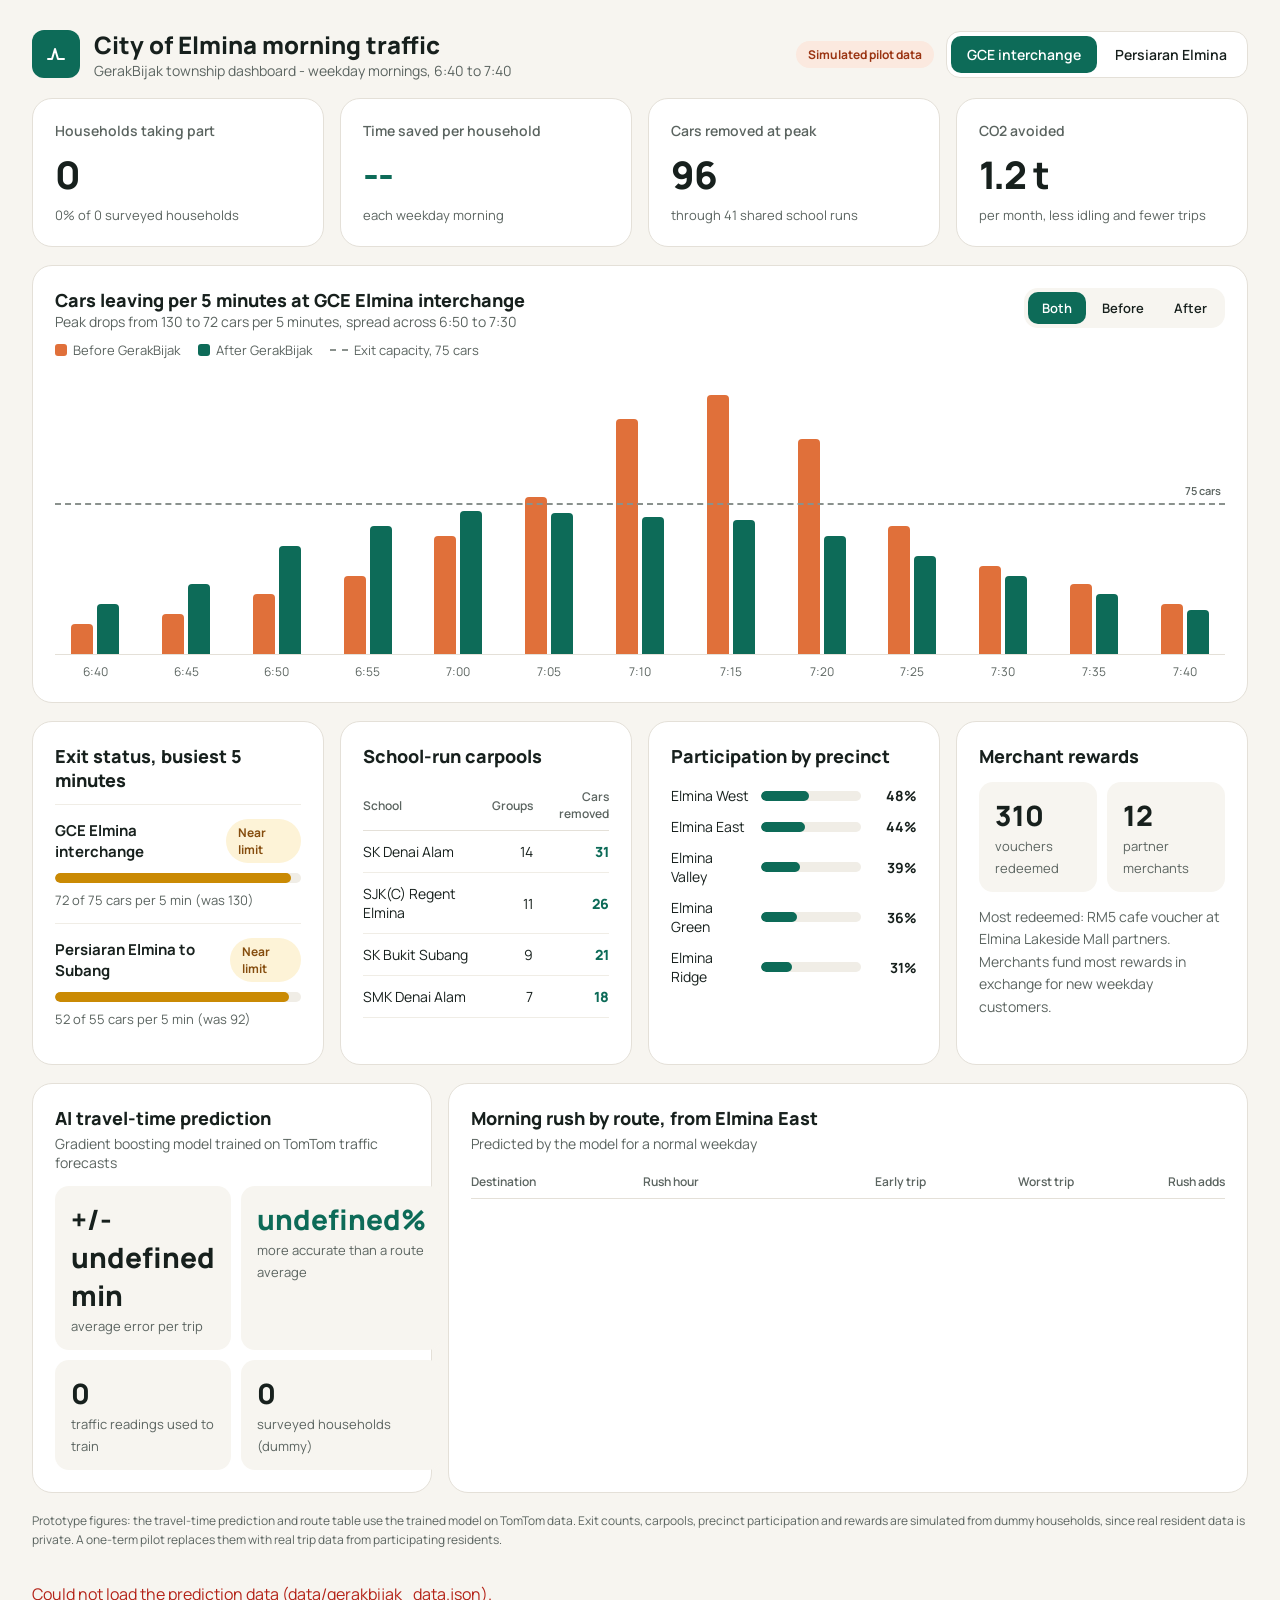
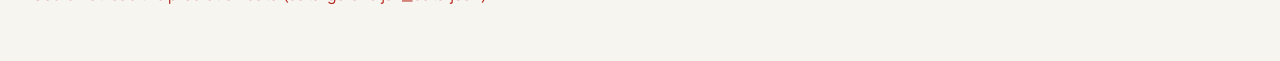
==== notebook/admin.html @ 31d89b1b "Add files via upload" ====
<!doctype html>
<html lang="en">
<head>
<meta charset="utf-8">
<meta name="viewport" content="width=device-width, initial-scale=1">
<title>GerakBijak Admin Dashboard</title>
<link rel="preconnect" href="https://fonts.googleapis.com">
<link href="https://fonts.googleapis.com/css2?family=Manrope:wght@400;600;700;800&display=swap" rel="stylesheet">
<style>
  :root { --ink:#17201D; --muted:#5B6460; --line:#E4E0D8; --bg:#F7F5F0; --teal:#0D6B58; --teal-bg:#E3F1EC; --teal-ink:#08493C; --org:#E0703A; --org-bg:#FBE9DF; --org-ink:#9A3412; --amber:#CA8A04; --amber-bg:#FDF3D7; --amber-ink:#854D0E; --red:#B42318; --red-bg:#FDE7E5; }
  * { box-sizing:border-box; }
  body { margin:0; background:var(--bg); font-family:'Manrope',system-ui,sans-serif; color:var(--ink); }
  .wrap { max-width:1400px; margin:0 auto; padding:28px 32px 40px; display:flex; flex-direction:column; gap:18px; }
  .head { display:flex; align-items:center; justify-content:space-between; gap:16px; flex-wrap:wrap; }
  .brand { display:flex; align-items:center; gap:14px; }
  .logo { width:48px; height:48px; border-radius:12px; background:var(--teal); display:flex; align-items:center; justify-content:center; }
  h1 { margin:0; font-size:24px; font-weight:800; }
  .sub { font-size:14px; color:var(--muted); }
  .seg { display:flex; padding:4px; background:#fff; border:1px solid var(--line); border-radius:14px; gap:2px; }
  .seg button { border:none; background:none; font-family:inherit; font-size:14px; font-weight:600; color:var(--ink); padding:9px 16px; border-radius:10px; cursor:pointer; }
  .seg button.on { background:var(--teal); color:#fff; }
  .seg.small { background:var(--bg); border:none; }
  .seg.small button { font-size:13px; padding:7px 14px; }
  .tag { font-size:12px; font-weight:700; padding:5px 12px; border-radius:999px; background:var(--org-bg); color:var(--org-ink); }
  .grid4 { display:grid; grid-template-columns:repeat(4,minmax(0,1fr)); gap:16px; }
  .card { background:#fff; border:1px solid var(--line); border-radius:20px; padding:22px; }
  .k-label { font-size:14px; color:var(--muted); font-weight:600; }
  .k-val { font-size:38px; font-weight:800; letter-spacing:-1px; margin:8px 0 6px; }
  .k-note { font-size:13px; color:var(--muted); }
  h2 { margin:0; font-size:18px; font-weight:800; }
  .legend { display:flex; gap:18px; font-size:13px; color:var(--muted); margin:10px 0 6px; flex-wrap:wrap; }
  .legend span { display:flex; align-items:center; gap:6px; }
  .sw { width:12px; height:12px; border-radius:3px; display:inline-block; }
  .chart { position:relative; height:280px; display:flex; align-items:flex-end; gap:10px; border-bottom:1px solid var(--line); margin-top:16px; }
  .slot { flex:1; display:flex; align-items:flex-end; justify-content:center; gap:4px; height:100%; }
  .bar { width:40%; max-width:22px; border-radius:4px 4px 0 0; transition:height .4s; }
  .cap { position:absolute; left:0; right:0; border-top:2px dashed #8A918D; pointer-events:none; }
  .cap b { position:absolute; right:0; top:-22px; font-size:11px; color:var(--muted); font-weight:600; background:#fff; padding:0 4px; }
  .xl { display:flex; gap:10px; margin-top:8px; }
  .xl span { flex:1; text-align:center; font-size:12px; color:var(--muted); }
  .status { padding:14px 0; border-top:1px solid #F0EDE6; }
  .status-top { display:flex; justify-content:space-between; align-items:center; gap:8px; }
  .track { height:10px; background:#F0EDE6; border-radius:5px; margin:10px 0 8px; overflow:hidden; }
  .fill { height:100%; border-radius:5px; }
  table { width:100%; border-collapse:collapse; font-size:14px; }
  th { text-align:left; font-size:12px; color:var(--muted); font-weight:600; padding:8px 0; border-bottom:1px solid var(--line); }
  td { padding:11px 0; border-bottom:1px solid #F0EDE6; }
  .num { text-align:right; }
  .prow { display:grid; grid-template-columns:1fr 100px 44px; gap:12px; align-items:center; font-size:14px; padding:6px 0; }
  .mini { background:var(--bg); border-radius:14px; padding:14px 16px; }
  .mini b { font-size:28px; font-weight:800; display:block; }
  .mini span { font-size:13px; color:var(--muted); }
  .grid2 { display:grid; grid-template-columns:minmax(0,1fr) minmax(0,2fr); gap:16px; }
  .foot { font-size:12px; color:var(--muted); line-height:1.6; }
  @media (max-width:1000px) { .grid4 { grid-template-columns:repeat(2,minmax(0,1fr)); } .grid2 { grid-template-columns:1fr; } }
  @media (max-width:600px) { .wrap { padding:16px; } .grid4 { grid-template-columns:1fr; } .chart, .xl { gap:3px; } .xl span { font-size:9px; } }
</style>
</head>
<body>
<div class="wrap">

  <!-- Header -->
  <div class="head">
    <div class="brand">
      <div class="logo"><svg width="24" height="24" viewBox="0 0 24 24" fill="none" stroke="#fff" stroke-width="2" stroke-linecap="round" stroke-linejoin="round" aria-hidden="true"><path d="M4 17h4l3-10 3 10h6"/></svg></div>
      <div><h1>City of Elmina morning traffic</h1><div class="sub">GerakBijak township dashboard - weekday mornings, 6:40 to 7:40</div></div>
    </div>
    <div style="display:flex;align-items:center;gap:12px;flex-wrap:wrap;">
      <span class="tag">Simulated pilot data</span>
      <div class="seg" id="exit-seg"><button data-exit="gce" class="on">GCE interchange</button><button data-exit="pe">Persiaran Elmina</button></div>
    </div>
  </div>

  <!-- KPI cards -->
  <div class="grid4">
    <div class="card"><div class="k-label">Households taking part</div><div class="k-val" id="k-house">--</div><div class="k-note" id="k-house-note">--</div></div>
    <div class="card"><div class="k-label">Time saved per household</div><div class="k-val" style="color:var(--teal);" id="k-saved">--</div><div class="k-note" id="k-saved-note">each weekday morning</div></div>
    <div class="card"><div class="k-label">Cars removed at peak</div><div class="k-val" id="k-cars">--</div><div class="k-note" id="k-cars-note">--</div></div>
    <div class="card"><div class="k-label">CO2 avoided</div><div class="k-val" id="k-co2">--</div><div class="k-note">per month, less idling and fewer trips</div></div>
  </div>

  <!-- Main chart -->
  <div class="card">
    <div style="display:flex;justify-content:space-between;align-items:flex-start;gap:12px;flex-wrap:wrap;">
      <div><h2 id="c-title">Cars leaving per 5 minutes</h2><div class="sub" id="c-sub">--</div></div>
      <div class="seg small" id="view-seg"><button data-view="both" class="on">Both</button><button data-view="before">Before</button><button data-view="after">After</button></div>
    </div>
    <div class="legend">
      <span><i class="sw" style="background:var(--org);"></i>Before GerakBijak</span>
      <span><i class="sw" style="background:var(--teal);"></i>After GerakBijak</span>
      <span><i style="width:18px;border-top:2px dashed #8A918D;display:inline-block;"></i><span id="c-cap">Exit capacity</span></span>
    </div>
    <div class="chart" id="chart"></div>
    <div class="xl" id="xl"></div>
  </div>

  <!-- Bottom row -->
  <div class="grid4">
    <div class="card">
      <h2>Exit status, busiest 5 minutes</h2>
      <div id="exit-status" style="margin-top:12px;"></div>
    </div>
    <div class="card">
      <h2>School-run carpools</h2>
      <table style="margin-top:12px;">
        <thead><tr><th>School</th><th class="num">Groups</th><th class="num">Cars removed</th></tr></thead>
        <tbody id="carpool-table"></tbody>
      </table>
    </div>
    <div class="card">
      <h2>Participation by precinct</h2>
      <div id="precincts" style="margin-top:12px;"></div>
    </div>
    <div class="card">
      <h2>Merchant rewards</h2>
      <div style="display:grid;grid-template-columns:1fr 1fr;gap:10px;margin:14px 0;">
        <div class="mini"><b>310</b><span>vouchers redeemed</span></div>
        <div class="mini"><b>12</b><span>partner merchants</span></div>
      </div>
      <div class="sub" style="line-height:1.6;">Most redeemed: RM5 cafe voucher at Elmina Lakeside Mall partners. Merchants fund most rewards in exchange for new weekday customers.</div>
    </div>
  </div>

  <!-- AI prediction row (from the trained model) -->
  <div class="grid2">
    <div class="card">
      <h2>AI travel-time prediction</h2>
      <div class="sub" style="margin-top:4px;">Gradient boosting model trained on TomTom traffic forecasts</div>
      <div style="display:grid;grid-template-columns:1fr 1fr;gap:10px;margin-top:14px;">
        <div class="mini"><b id="m-mae">--</b><span>average error per trip</span></div>
        <div class="mini"><b id="m-imp" style="color:var(--teal);">--</b><span>more accurate than a route average</span></div>
        <div class="mini"><b id="m-rows">--</b><span>traffic readings used to train</span></div>
        <div class="mini"><b id="m-res">--</b><span>surveyed households (dummy)</span></div>
      </div>
    </div>
    <div class="card">
      <h2>Morning rush by route, from Elmina East</h2>
      <div class="sub" style="margin-top:4px;">Predicted by the model for a normal weekday</div>
      <table style="margin-top:12px;">
        <thead><tr><th>Destination</th><th>Rush hour</th><th class="num">Early trip</th><th class="num">Worst trip</th><th class="num">Rush adds</th></tr></thead>
        <tbody id="rush-table"></tbody>
      </table>
    </div>
  </div>

  <div class="foot">Prototype figures: the travel-time prediction and route table use the trained model on TomTom data. Exit counts, carpools, precinct participation and rewards are simulated from dummy households, since real resident data is private. A one-term pilot replaces them with real trip data from participating residents.</div>
  <p id="err" style="color:var(--red);"></p>
</div>

<script>
(function () {
  const $ = (id) => document.getElementById(id);
  const times = ["6:40","6:45","6:50","6:55","7:00","7:05","7:10","7:15","7:20","7:25","7:30","7:35","7:40"];

  // Simulated cars leaving per 5 minutes at each exit (before and after spreading departures)
  const exits = {
    gce: { name: "GCE Elmina interchange", cap: 75,
      before: [15,20,30,39,59,79,118,130,108,64,44,35,25],
      after:  [25,35,54,64,72,71,69,67,59,49,39,30,22] },
    pe: { name: "Persiaran Elmina to Subang", cap: 55,
      before: [11,14,21,28,42,56,84,92,76,45,31,25,18],
      after:  [18,25,38,45,52,51,50,48,42,35,28,21,16] },
  };
  const carpools = [["SK Denai Alam",14,31],["SJK(C) Regent Elmina",11,26],["SK Bukit Subang",9,21],["SMK Denai Alam",7,18]];
  const precincts = [["Elmina West",48],["Elmina East",44],["Elmina Valley",39],["Elmina Green",36],["Elmina Ridge",31]];

  let exit = "gce", view = "both";
  const peak = (a) => Math.max(...a);

  function drawChart() {
    const e = exits[exit], top = 140;
    $("c-title").textContent = "Cars leaving per 5 minutes at " + e.name;
    $("c-sub").textContent = "Peak drops from " + peak(e.before) + " to " + peak(e.after) + " cars per 5 minutes, spread across 6:50 to 7:30";
    $("c-cap").textContent = "Exit capacity, " + e.cap + " cars";
    let html = '<div class="cap" style="bottom:' + (e.cap / top * 100) + '%;"><b>' + e.cap + ' cars</b></div>';
    times.forEach((t, i) => {
      html += '<div class="slot">';
      if (view !== "after") html += '<div class="bar" title="Before ' + t + ': ' + e.before[i] + ' cars" style="height:' + (e.before[i] / top * 100) + '%;background:#E0703A;"></div>';
      if (view !== "before") html += '<div class="bar" title="After ' + t + ': ' + e.after[i] + ' cars" style="height:' + (e.after[i] / top * 100) + '%;background:#0D6B58;"></div>';
      html += "</div>";
    });
    $("chart").innerHTML = html;
    $("xl").innerHTML = times.map((t) => "<span>" + t + "</span>").join("");
  }

  function drawStatus() {
    $("exit-status").innerHTML = Object.values(exits).map((e) => {
      const now = peak(e.after), pct = Math.round(now / e.cap * 100);
      const s = pct > 100 ? ["Over limit", "var(--red-bg)", "var(--red)", "var(--red)"]
              : pct >= 90 ? ["Near limit", "var(--amber-bg)", "var(--amber-ink)", "var(--amber)"]
              : ["Flowing", "var(--teal-bg)", "var(--teal-ink)", "var(--teal)"];
      return '<div class="status"><div class="status-top"><b style="font-size:15px;">' + e.name + '</b><span class="tag" style="background:' + s[1] + ';color:' + s[2] + ';">' + s[0] + '</span></div>' +
        '<div class="track"><div class="fill" style="width:' + Math.min(pct, 100) + '%;background:' + s[3] + ';"></div></div>' +
        '<div class="k-note">' + now + " of " + e.cap + " cars per 5 min (was " + peak(e.before) + ")</div></div>";
    }).join("");
  }

  function drawStatic() {
    $("carpool-table").innerHTML = carpools.map((c) => "<tr><td>" + c[0] + '</td><td class="num">' + c[1] + '</td><td class="num" style="color:var(--teal);font-weight:800;">' + c[2] + "</td></tr>").join("");
    $("precincts").innerHTML = precincts.map((p) => '<div class="prow"><span>' + p[0] + '</span><div class="track" style="margin:0;"><div class="fill" style="width:' + p[1] + '%;background:var(--teal);"></div></div><b class="num">' + p[1] + "%</b></div>").join("");
    const cars = carpools.reduce((s, c) => s + c[2], 0), groups = carpools.reduce((s, c) => s + c[1], 0);
    $("k-cars").textContent = cars;
    $("k-cars-note").textContent = "through " + groups + " shared school runs";
    $("k-co2").textContent = "1.2 t";
  }

  function fillFromData(d) {
    const r = d.residents || {}, m = d.model || {};
    const n = r.residents || 0, part = r.participation_rate || 0;
    $("k-house").textContent = Math.round(n * part);
    $("k-house-note").textContent = Math.round(part * 100) + "% of " + n + " surveyed households";
    $("m-mae").textContent = "+/- " + m.mae_min + " min";
    $("m-imp").textContent = m.improvement_pct + "%";
    $("m-rows").textContent = (m.training_rows || 0).toLocaleString();
    $("m-res").textContent = n;

    // Time saved: average minutes the rush adds on Elmina East work routes
    const rows = [];
    d.destinations.forEach((dest) => {
      const x = d.routes["Elmina East|" + dest];
      if (x && x.rush_from) rows.push([dest, x]);
    });
    rows.sort((a, b) => b[1].rush_adds_min - a[1].rush_adds_min);
    const work = rows.filter((x) => x[1].rush_adds_min >= 3);
    if (work.length) {
      const avg = work.reduce((s, x) => s + x[1].rush_adds_min, 0) / work.length;
      $("k-saved").textContent = Math.round(avg) + " min";
      $("k-saved-note").textContent = "rush delay avoided on work trips, each weekday morning";
    }
    $("rush-table").innerHTML = rows.map(([dest, x]) =>
      "<tr><td>" + dest + "</td><td>" + x.rush_from + " to " + x.rush_to + '</td><td class="num">' + Math.round(x.leave_630_min) +
      ' min</td><td class="num">' + Math.round(x.peak_min) + ' min</td><td class="num" style="font-weight:800;color:' +
      (x.rush_adds_pct >= 15 ? "var(--org-ink)" : "var(--teal)") + ';">+' + x.rush_adds_min.toFixed(1) + " min (" + x.rush_adds_pct + "%)</td></tr>").join("");
  }

  $("exit-seg").querySelectorAll("button").forEach((b) => (b.onclick = () => {
    exit = b.dataset.exit;
    $("exit-seg").querySelectorAll("button").forEach((x) => x.classList.toggle("on", x === b));
    drawChart();
  }));
  $("view-seg").querySelectorAll("button").forEach((b) => (b.onclick = () => {
    view = b.dataset.view;
    $("view-seg").querySelectorAll("button").forEach((x) => x.classList.toggle("on", x === b));
    drawChart();
  }));

  drawChart(); drawStatus(); drawStatic();
  fetch("data/gerakbijak_data.json")
    .then((res) => res.json())
    .then(fillFromData)
    .catch((e) => { $("err").textContent = "Could not load the prediction data (data/gerakbijak_data.json)."; console.error(e); });
})();
</script>
</body>
</html>
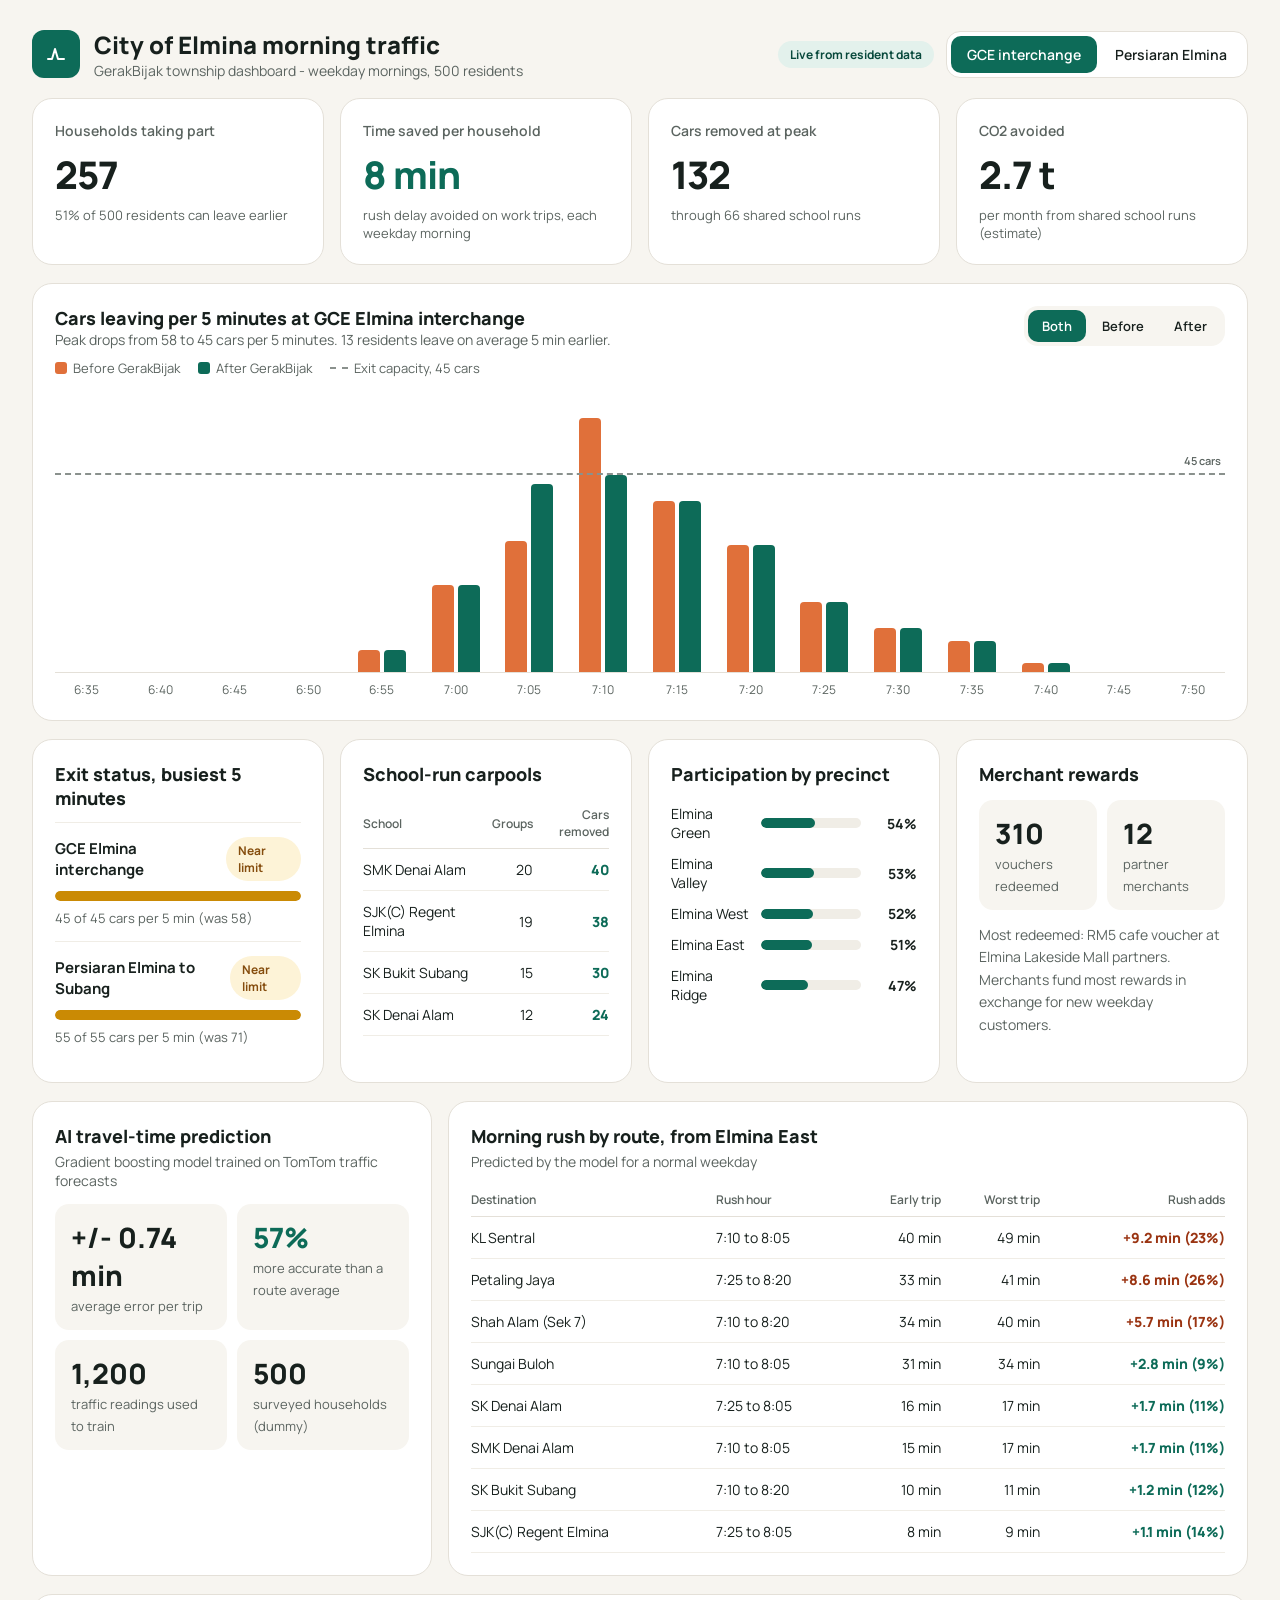
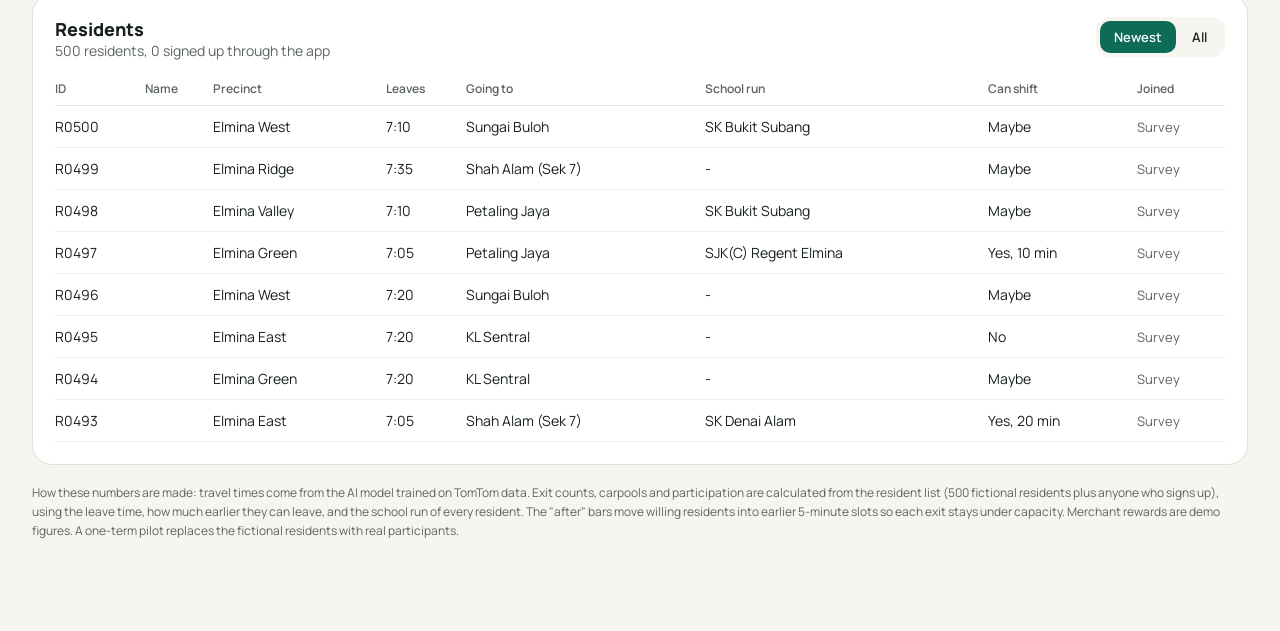
==== commit 83a57cfa: "use real prediction data" ====
--- a/notebook/admin.html
+++ b/notebook/admin.html
@@ -63,10 +63,10 @@
   <div class="head">
     <div class="brand">
       <div class="logo"><svg width="24" height="24" viewBox="0 0 24 24" fill="none" stroke="#fff" stroke-width="2" stroke-linecap="round" stroke-linejoin="round" aria-hidden="true"><path d="M4 17h4l3-10 3 10h6"/></svg></div>
-      <div><h1>City of Elmina morning traffic</h1><div class="sub">GerakBijak township dashboard - weekday mornings, 6:40 to 7:40</div></div>
+      <div><h1>City of Elmina morning traffic</h1><div class="sub">GerakBijak township dashboard - weekday mornings, <span id="h-res">--</span> residents</div></div>
     </div>
     <div style="display:flex;align-items:center;gap:12px;flex-wrap:wrap;">
-      <span class="tag">Simulated pilot data</span>
+      <span class="tag" style="background:#E3F1EC;color:#08493C;">Live from resident data</span>
       <div class="seg" id="exit-seg"><button data-exit="gce" class="on">GCE interchange</button><button data-exit="pe">Persiaran Elmina</button></div>
     </div>
   </div>
@@ -76,7 +76,7 @@
     <div class="card"><div class="k-label">Households taking part</div><div class="k-val" id="k-house">--</div><div class="k-note" id="k-house-note">--</div></div>
     <div class="card"><div class="k-label">Time saved per household</div><div class="k-val" style="color:var(--teal);" id="k-saved">--</div><div class="k-note" id="k-saved-note">each weekday morning</div></div>
     <div class="card"><div class="k-label">Cars removed at peak</div><div class="k-val" id="k-cars">--</div><div class="k-note" id="k-cars-note">--</div></div>
-    <div class="card"><div class="k-label">CO2 avoided</div><div class="k-val" id="k-co2">--</div><div class="k-note">per month, less idling and fewer trips</div></div>
+    <div class="card"><div class="k-label">CO2 avoided</div><div class="k-val" id="k-co2">--</div><div class="k-note" id="k-co2-note">per month, estimate</div></div>
   </div>
 
   <!-- Main chart -->
@@ -143,88 +143,139 @@
     </div>
   </div>
 
-  <div class="foot">Prototype figures: the travel-time prediction and route table use the trained model on TomTom data. Exit counts, carpools, precinct participation and rewards are simulated from dummy households, since real resident data is private. A one-term pilot replaces them with real trip data from participating residents.</div>
+  <!-- Residents list (from dummy_residents.csv, updates when someone signs up) -->
+  <div class="card">
+    <div style="display:flex;justify-content:space-between;align-items:flex-start;gap:12px;flex-wrap:wrap;">
+      <div><h2>Residents</h2><div class="sub" id="r-sub">--</div></div>
+      <div class="seg small" id="r-seg"><button data-r="new" class="on">Newest</button><button data-r="all">All</button></div>
+    </div>
+    <div style="overflow-x:auto;">
+      <table style="margin-top:12px;min-width:640px;">
+        <thead><tr><th>ID</th><th>Name</th><th>Precinct</th><th>Leaves</th><th>Going to</th><th>School run</th><th>Can shift</th><th>Joined</th></tr></thead>
+        <tbody id="r-table"></tbody>
+      </table>
+    </div>
+  </div>
+
+  <div class="foot">How these numbers are made: travel times come from the AI model trained on TomTom data. Exit counts, carpools and participation are calculated from the resident list (500 fictional residents plus anyone who signs up), using the leave time, how much earlier they can leave, and the school run of every resident. The "after" bars move willing residents into earlier 5-minute slots so each exit stays under capacity. Merchant rewards are demo figures. A one-term pilot replaces the fictional residents with real participants.</div>
   <p id="err" style="color:var(--red);"></p>
 </div>
 
+<script src="js/gb-auth.js"></script>
 <script>
 (function () {
   const $ = (id) => document.getElementById(id);
-  const times = ["6:40","6:45","6:50","6:55","7:00","7:05","7:10","7:15","7:20","7:25","7:30","7:35","7:40"];
-
-  // Simulated cars leaving per 5 minutes at each exit (before and after spreading departures)
-  const exits = {
-    gce: { name: "GCE Elmina interchange", cap: 75,
-      before: [15,20,30,39,59,79,118,130,108,64,44,35,25],
-      after:  [25,35,54,64,72,71,69,67,59,49,39,30,22] },
-    pe: { name: "Persiaran Elmina to Subang", cap: 55,
-      before: [11,14,21,28,42,56,84,92,76,45,31,25,18],
-      after:  [18,25,38,45,52,51,50,48,42,35,28,21,16] },
+  const fmt = (m) => Math.floor(m / 60) + ":" + String(m % 60).padStart(2, "0");
+  const START = 395, END = 470, STEP = 5;               // 6:35 to 7:50
+  const slots = []; for (let m = START; m <= END; m += STEP) slots.push(m);
+
+  // Which exit each precinct uses (approximate)
+  const EXITS = {
+    gce: { name: "GCE Elmina interchange", cap: 45, precincts: ["Elmina East", "Elmina Green"] },
+    pe:  { name: "Persiaran Elmina to Subang", cap: 55, precincts: ["Elmina West", "Elmina Valley", "Elmina Ridge"] },
   };
-  const carpools = [["SK Denai Alam",14,31],["SJK(C) Regent Elmina",11,26],["SK Bukit Subang",9,21],["SMK Denai Alam",7,18]];
-  const precincts = [["Elmina West",48],["Elmina East",44],["Elmina Valley",39],["Elmina Green",36],["Elmina Ridge",31]];
-
-  let exit = "gce", view = "both";
-  const peak = (a) => Math.max(...a);
+  const SHIFT = { "Yes, 10 min": 10, "Yes, 20 min": 20 };
+  let exit = "gce", view = "both", rview = "new", people = [], sim = {};
+
+  // Before: when residents leave today. After: willing residents move earlier so the exit stays under capacity.
+  function simulate(list, cap) {
+    const idx = (m) => Math.round((Math.min(Math.max(m, START), END) - START) / STEP);
+    const before = slots.map(() => 0), after = slots.map(() => 0), bins = slots.map(() => []);
+    list.forEach((r) => { const k = idx(+r.leave_min); before[k]++; bins[k].push(r); });
+    const moved = [];
+    for (let k = 0; k < slots.length; k++) {
+      const flex = bins[k].filter((r) => SHIFT[r.shift_willing]).sort((a, b) => SHIFT[b.shift_willing] - SHIFT[a.shift_willing]);
+      let count = bins[k].length;
+      for (const r of flex) {
+        if (count <= cap) break;
+        const maxBack = SHIFT[r.shift_willing] / STEP;
+        for (let j = k - 1; j >= Math.max(0, k - maxBack); j--) {
+          if (after[j] < cap) { after[j]++; count--; moved.push((k - j) * STEP); break; }
+        }
+      }
+      after[k] += count;
+    }
+    return { before, after, moved: moved.length, avgShift: moved.length ? moved.reduce((a, b) => a + b, 0) / moved.length : 0 };
+  }
 
   function drawChart() {
-    const e = exits[exit], top = 140;
+    const e = EXITS[exit], s = sim[exit];
+    const top = Math.max(e.cap * 1.25, ...s.before, ...s.after) * 1.1;
+    const pb = Math.max(...s.before), pa = Math.max(...s.after);
     $("c-title").textContent = "Cars leaving per 5 minutes at " + e.name;
-    $("c-sub").textContent = "Peak drops from " + peak(e.before) + " to " + peak(e.after) + " cars per 5 minutes, spread across 6:50 to 7:30";
+    $("c-sub").textContent = "Peak drops from " + pb + " to " + pa + " cars per 5 minutes. " + s.moved + " residents leave on average " + s.avgShift.toFixed(0) + " min earlier.";
     $("c-cap").textContent = "Exit capacity, " + e.cap + " cars";
     let html = '<div class="cap" style="bottom:' + (e.cap / top * 100) + '%;"><b>' + e.cap + ' cars</b></div>';
-    times.forEach((t, i) => {
+    slots.forEach((m, i) => {
       html += '<div class="slot">';
-      if (view !== "after") html += '<div class="bar" title="Before ' + t + ': ' + e.before[i] + ' cars" style="height:' + (e.before[i] / top * 100) + '%;background:#E0703A;"></div>';
-      if (view !== "before") html += '<div class="bar" title="After ' + t + ': ' + e.after[i] + ' cars" style="height:' + (e.after[i] / top * 100) + '%;background:#0D6B58;"></div>';
+      if (view !== "after") html += '<div class="bar" title="Before ' + fmt(m) + ': ' + s.before[i] + ' cars" style="height:' + (s.before[i] / top * 100) + '%;background:#E0703A;"></div>';
+      if (view !== "before") html += '<div class="bar" title="After ' + fmt(m) + ': ' + s.after[i] + ' cars" style="height:' + (s.after[i] / top * 100) + '%;background:#0D6B58;"></div>';
       html += "</div>";
     });
     $("chart").innerHTML = html;
-    $("xl").innerHTML = times.map((t) => "<span>" + t + "</span>").join("");
+    $("xl").innerHTML = slots.map((m) => "<span>" + fmt(m) + "</span>").join("");
   }
 
   function drawStatus() {
-    $("exit-status").innerHTML = Object.values(exits).map((e) => {
-      const now = peak(e.after), pct = Math.round(now / e.cap * 100);
-      const s = pct > 100 ? ["Over limit", "var(--red-bg)", "var(--red)", "var(--red)"]
-              : pct >= 90 ? ["Near limit", "var(--amber-bg)", "var(--amber-ink)", "var(--amber)"]
-              : ["Flowing", "var(--teal-bg)", "var(--teal-ink)", "var(--teal)"];
-      return '<div class="status"><div class="status-top"><b style="font-size:15px;">' + e.name + '</b><span class="tag" style="background:' + s[1] + ';color:' + s[2] + ';">' + s[0] + '</span></div>' +
-        '<div class="track"><div class="fill" style="width:' + Math.min(pct, 100) + '%;background:' + s[3] + ';"></div></div>' +
-        '<div class="k-note">' + now + " of " + e.cap + " cars per 5 min (was " + peak(e.before) + ")</div></div>";
+    $("exit-status").innerHTML = Object.keys(EXITS).map((key) => {
+      const e = EXITS[key], now = Math.max(...sim[key].after), was = Math.max(...sim[key].before), pct = Math.round(now / e.cap * 100);
+      const st = pct > 100 ? ["Over limit", "var(--red-bg)", "var(--red)", "var(--red)"]
+               : pct >= 90 ? ["Near limit", "var(--amber-bg)", "var(--amber-ink)", "var(--amber)"]
+               : ["Flowing", "var(--teal-bg)", "var(--teal-ink)", "var(--teal)"];
+      return '<div class="status"><div class="status-top"><b style="font-size:15px;">' + e.name + '</b><span class="tag" style="background:' + st[1] + ';color:' + st[2] + ';">' + st[0] + '</span></div>' +
+        '<div class="track"><div class="fill" style="width:' + Math.min(pct, 100) + '%;background:' + st[3] + ';"></div></div>' +
+        '<div class="k-note">' + now + " of " + e.cap + " cars per 5 min (was " + was + ")</div></div>";
     }).join("");
   }
 
-  function drawStatic() {
-    $("carpool-table").innerHTML = carpools.map((c) => "<tr><td>" + c[0] + '</td><td class="num">' + c[1] + '</td><td class="num" style="color:var(--teal);font-weight:800;">' + c[2] + "</td></tr>").join("");
-    $("precincts").innerHTML = precincts.map((p) => '<div class="prow"><span>' + p[0] + '</span><div class="track" style="margin:0;"><div class="fill" style="width:' + p[1] + '%;background:var(--teal);"></div></div><b class="num">' + p[1] + "%</b></div>").join("");
-    const cars = carpools.reduce((s, c) => s + c[2], 0), groups = carpools.reduce((s, c) => s + c[1], 0);
+  function drawPeople() {
+    const n = people.length, willing = people.filter((r) => SHIFT[r.shift_willing]);
+    const signups = people.filter((r) => r.source === "signup");
+    $("h-res").textContent = n;
+    $("k-house").textContent = willing.length;
+    $("k-house-note").textContent = Math.round(willing.length / n * 100) + "% of " + n + " residents can leave earlier";
+    $("m-res").textContent = n;
+
+    // Carpools: families on the same school run who said Yes or Maybe, in groups of 3
+    const schools = {};
+    people.filter((r) => r.school_run === "Yes" && r.school).forEach((r) => {
+      schools[r.school] = schools[r.school] || 0;
+      if (r.carpool === "Yes" || r.carpool === "Maybe") schools[r.school]++;
+    });
+    const rows = Object.entries(schools).map(([name, keen]) => [name, Math.floor(keen / 3), Math.floor(keen / 3) * 2]).sort((a, b) => b[2] - a[2]);
+    $("carpool-table").innerHTML = rows.map((c) => "<tr><td>" + c[0] + '</td><td class="num">' + c[1] + '</td><td class="num" style="color:var(--teal);font-weight:800;">' + c[2] + "</td></tr>").join("");
+    const cars = rows.reduce((s, c) => s + c[2], 0), groups = rows.reduce((s, c) => s + c[1], 0);
     $("k-cars").textContent = cars;
     $("k-cars-note").textContent = "through " + groups + " shared school runs";
-    $("k-co2").textContent = "1.2 t";
-  }
-
-  function fillFromData(d) {
-    const r = d.residents || {}, m = d.model || {};
-    const n = r.residents || 0, part = r.participation_rate || 0;
-    $("k-house").textContent = Math.round(n * part);
-    $("k-house-note").textContent = Math.round(part * 100) + "% of " + n + " surveyed households";
+    // CO2 estimate: each car removed skips about 6 km of school trips a day, 20 school days, 0.17 kg CO2 per km
+    $("k-co2").textContent = (cars * 6 * 20 * 0.17 / 1000).toFixed(1) + " t";
+    $("k-co2-note").textContent = "per month from shared school runs (estimate)";
+
+    // Participation by precinct (can leave earlier)
+    const pre = {};
+    people.forEach((r) => { pre[r.precinct] = pre[r.precinct] || [0, 0]; pre[r.precinct][1]++; if (SHIFT[r.shift_willing]) pre[r.precinct][0]++; });
+    $("precincts").innerHTML = Object.entries(pre).map(([p, v]) => [p, Math.round(v[0] / v[1] * 100)]).sort((a, b) => b[1] - a[1])
+      .map((p) => '<div class="prow"><span>' + p[0] + '</span><div class="track" style="margin:0;"><div class="fill" style="width:' + p[1] + '%;background:var(--teal);"></div></div><b class="num">' + p[1] + "%</b></div>").join("");
+
+    // Residents table
+    $("r-sub").textContent = n + " residents, " + signups.length + " signed up through the app";
+    const list = rview === "new" ? people.slice().sort((a, b) => b.resident_id.localeCompare(a.resident_id)).slice(0, 8) : people;
+    $("r-table").innerHTML = list.map((r) => "<tr><td>" + r.resident_id + "</td><td>" + r.name + "</td><td>" + r.precinct + "</td><td>" + r.leave_time +
+      "</td><td>" + r.destination + "</td><td>" + (r.school_run === "Yes" ? r.school : "-") + "</td><td>" + (r.shift_willing || "-") + "</td><td>" +
+      (r.source === "signup" ? '<span class="tag" style="background:var(--teal-bg);color:var(--teal-ink);">App sign-up</span>' : '<span class="k-note">Survey</span>') + "</td></tr>").join("");
+  }
+
+  function fillFromModel(d) {
+    const m = d.model || {};
     $("m-mae").textContent = "+/- " + m.mae_min + " min";
     $("m-imp").textContent = m.improvement_pct + "%";
     $("m-rows").textContent = (m.training_rows || 0).toLocaleString();
-    $("m-res").textContent = n;
-
-    // Time saved: average minutes the rush adds on Elmina East work routes
     const rows = [];
-    d.destinations.forEach((dest) => {
-      const x = d.routes["Elmina East|" + dest];
-      if (x && x.rush_from) rows.push([dest, x]);
-    });
+    d.destinations.forEach((dest) => { const x = d.routes["Elmina East|" + dest]; if (x && x.rush_from) rows.push([dest, x]); });
     rows.sort((a, b) => b[1].rush_adds_min - a[1].rush_adds_min);
     const work = rows.filter((x) => x[1].rush_adds_min >= 3);
     if (work.length) {
-      const avg = work.reduce((s, x) => s + x[1].rush_adds_min, 0) / work.length;
-      $("k-saved").textContent = Math.round(avg) + " min";
+      $("k-saved").textContent = Math.round(work.reduce((s, x) => s + x[1].rush_adds_min, 0) / work.length) + " min";
       $("k-saved-note").textContent = "rush delay avoided on work trips, each weekday morning";
     }
     $("rush-table").innerHTML = rows.map(([dest, x]) =>
@@ -233,22 +284,29 @@
       (x.rush_adds_pct >= 15 ? "var(--org-ink)" : "var(--teal)") + ';">+' + x.rush_adds_min.toFixed(1) + " min (" + x.rush_adds_pct + "%)</td></tr>").join("");
   }
 
+  function load() {
+    return GB.residents().then((list) => {
+      people = list;
+      Object.keys(EXITS).forEach((k) => (sim[k] = simulate(list.filter((r) => EXITS[k].precincts.includes(r.precinct)), EXITS[k].cap)));
+      drawPeople(); drawChart(); drawStatus();
+    });
+  }
+
   $("exit-seg").querySelectorAll("button").forEach((b) => (b.onclick = () => {
-    exit = b.dataset.exit;
-    $("exit-seg").querySelectorAll("button").forEach((x) => x.classList.toggle("on", x === b));
-    drawChart();
+    exit = b.dataset.exit; $("exit-seg").querySelectorAll("button").forEach((x) => x.classList.toggle("on", x === b)); drawChart();
   }));
   $("view-seg").querySelectorAll("button").forEach((b) => (b.onclick = () => {
-    view = b.dataset.view;
-    $("view-seg").querySelectorAll("button").forEach((x) => x.classList.toggle("on", x === b));
-    drawChart();
+    view = b.dataset.view; $("view-seg").querySelectorAll("button").forEach((x) => x.classList.toggle("on", x === b)); drawChart();
   }));
-
-  drawChart(); drawStatus(); drawStatic();
-  fetch("data/gerakbijak_data.json")
-    .then((res) => res.json())
-    .then(fillFromData)
+  $("r-seg").querySelectorAll("button").forEach((b) => (b.onclick = () => {
+    rview = b.dataset.r; $("r-seg").querySelectorAll("button").forEach((x) => x.classList.toggle("on", x === b)); drawPeople();
+  }));
+
+  fetch("data/gerakbijak_data.json").then((r) => r.json()).then(fillFromModel)
     .catch((e) => { $("err").textContent = "Could not load the prediction data (data/gerakbijak_data.json)."; console.error(e); });
+  load().catch((e) => { $("err").textContent = "Could not load the resident list (data/dummy_residents.csv)."; console.error(e); });
+  // With server.py running, refresh every 15 seconds so new sign-ups appear without reloading
+  GB.hasApi().then((on) => { if (on) setInterval(() => load().catch(() => {}), 15000); });
 })();
 </script>
 </body>
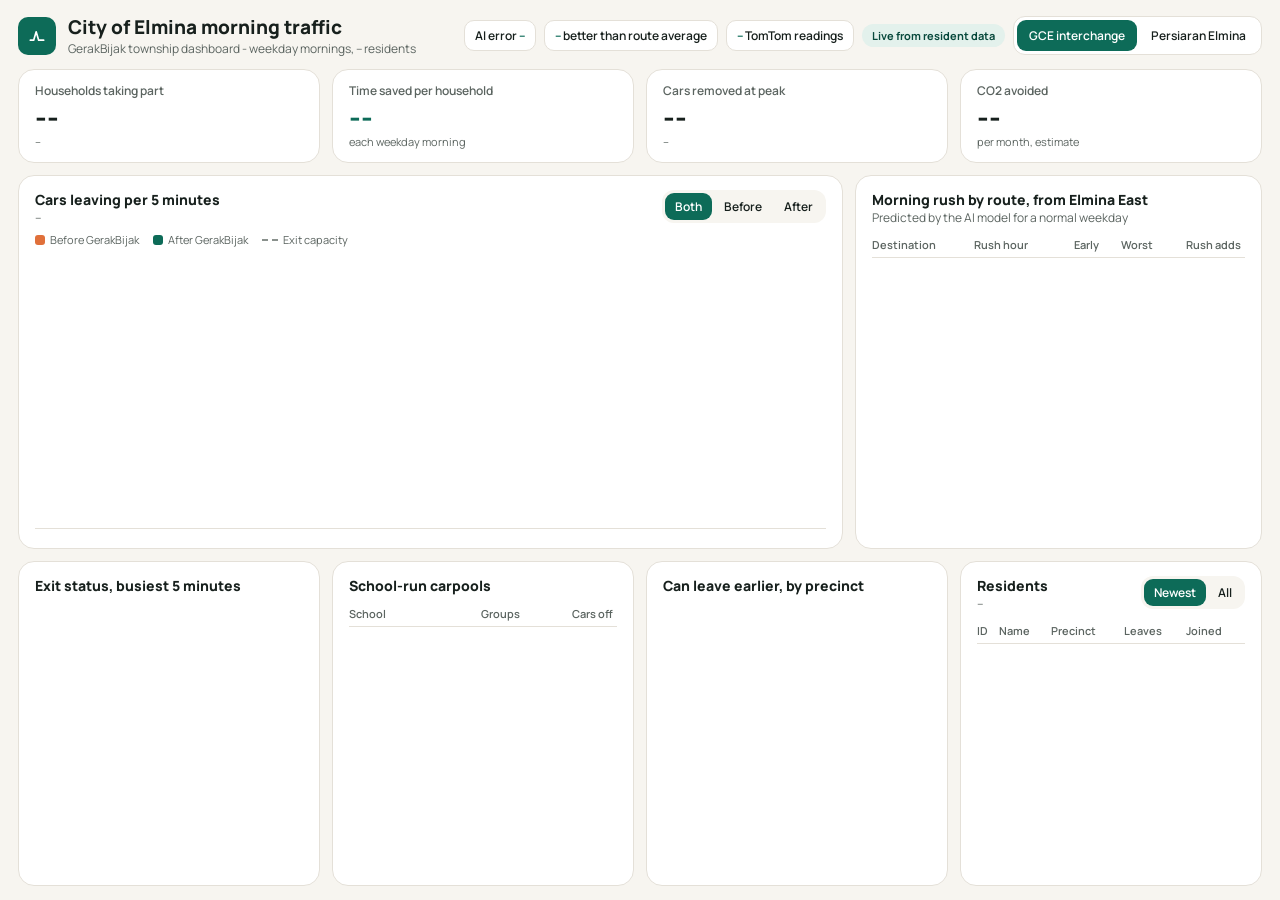
==== commit 75e51f97: "remove merchant rewards from dashboard" ====
--- a/notebook/admin.html
+++ b/notebook/admin.html
@@ -9,157 +9,160 @@
 <style>
   :root { --ink:#17201D; --muted:#5B6460; --line:#E4E0D8; --bg:#F7F5F0; --teal:#0D6B58; --teal-bg:#E3F1EC; --teal-ink:#08493C; --org:#E0703A; --org-bg:#FBE9DF; --org-ink:#9A3412; --amber:#CA8A04; --amber-bg:#FDF3D7; --amber-ink:#854D0E; --red:#B42318; --red-bg:#FDE7E5; }
   * { box-sizing:border-box; }
-  body { margin:0; background:var(--bg); font-family:'Manrope',system-ui,sans-serif; color:var(--ink); }
-  .wrap { max-width:1400px; margin:0 auto; padding:28px 32px 40px; display:flex; flex-direction:column; gap:18px; }
-  .head { display:flex; align-items:center; justify-content:space-between; gap:16px; flex-wrap:wrap; }
-  .brand { display:flex; align-items:center; gap:14px; }
-  .logo { width:48px; height:48px; border-radius:12px; background:var(--teal); display:flex; align-items:center; justify-content:center; }
-  h1 { margin:0; font-size:24px; font-weight:800; }
-  .sub { font-size:14px; color:var(--muted); }
-  .seg { display:flex; padding:4px; background:#fff; border:1px solid var(--line); border-radius:14px; gap:2px; }
-  .seg button { border:none; background:none; font-family:inherit; font-size:14px; font-weight:600; color:var(--ink); padding:9px 16px; border-radius:10px; cursor:pointer; }
+  html, body { margin:0; background:var(--bg); font-family:'Manrope',system-ui,sans-serif; color:var(--ink); }
+
+  /* One-screen layout */
+  .wrap { height:100vh; padding:14px 18px; display:grid; gap:12px;
+          grid-template-columns:repeat(12,minmax(0,1fr)); grid-template-rows:auto auto minmax(0,1.15fr) minmax(0,1fr); }
+  .card { background:#fff; border:1px solid var(--line); border-radius:16px; padding:14px 16px; min-height:0; min-width:0; display:flex; flex-direction:column; overflow:hidden; }
+  .s3 { grid-column:span 3; } .s4 { grid-column:span 4; } .s8 { grid-column:span 8; } .s12 { grid-column:span 12; }
+
+  .head { grid-column:span 12; display:flex; align-items:center; justify-content:space-between; gap:14px; }
+  .brand { display:flex; align-items:center; gap:12px; min-width:0; }
+  .logo { width:38px; height:38px; border-radius:10px; background:var(--teal); display:flex; align-items:center; justify-content:center; flex-shrink:0; }
+  h1 { margin:0; font-size:19px; font-weight:800; white-space:nowrap; }
+  .sub { font-size:12px; color:var(--muted); }
+  .chips { display:flex; gap:8px; align-items:center; flex-wrap:wrap; justify-content:flex-end; }
+  .chip { font-size:12px; font-weight:600; padding:6px 10px; border-radius:10px; background:#fff; border:1px solid var(--line); white-space:nowrap; }
+  .chip b { color:var(--teal); }
+  .tag { font-size:11px; font-weight:700; padding:4px 10px; border-radius:999px; background:var(--org-bg); color:var(--org-ink); white-space:nowrap; }
+  .seg { display:flex; padding:3px; background:#fff; border:1px solid var(--line); border-radius:12px; gap:2px; }
+  .seg button { border:none; background:none; font-family:inherit; font-size:12px; font-weight:600; color:var(--ink); padding:7px 12px; border-radius:9px; cursor:pointer; white-space:nowrap; }
   .seg button.on { background:var(--teal); color:#fff; }
   .seg.small { background:var(--bg); border:none; }
-  .seg.small button { font-size:13px; padding:7px 14px; }
-  .tag { font-size:12px; font-weight:700; padding:5px 12px; border-radius:999px; background:var(--org-bg); color:var(--org-ink); }
-  .grid4 { display:grid; grid-template-columns:repeat(4,minmax(0,1fr)); gap:16px; }
-  .card { background:#fff; border:1px solid var(--line); border-radius:20px; padding:22px; }
-  .k-label { font-size:14px; color:var(--muted); font-weight:600; }
-  .k-val { font-size:38px; font-weight:800; letter-spacing:-1px; margin:8px 0 6px; }
-  .k-note { font-size:13px; color:var(--muted); }
-  h2 { margin:0; font-size:18px; font-weight:800; }
-  .legend { display:flex; gap:18px; font-size:13px; color:var(--muted); margin:10px 0 6px; flex-wrap:wrap; }
-  .legend span { display:flex; align-items:center; gap:6px; }
-  .sw { width:12px; height:12px; border-radius:3px; display:inline-block; }
-  .chart { position:relative; height:280px; display:flex; align-items:flex-end; gap:10px; border-bottom:1px solid var(--line); margin-top:16px; }
-  .slot { flex:1; display:flex; align-items:flex-end; justify-content:center; gap:4px; height:100%; }
-  .bar { width:40%; max-width:22px; border-radius:4px 4px 0 0; transition:height .4s; }
+  .seg.small button { padding:5px 10px; }
+
+  .kpis { grid-column:span 12; display:grid; grid-template-columns:repeat(4,minmax(0,1fr)); gap:12px; }
+  .kpi { background:#fff; border:1px solid var(--line); border-radius:16px; padding:12px 16px; min-width:0; }
+  .k-label { font-size:12px; color:var(--muted); font-weight:600; }
+  .k-val { font-size:28px; font-weight:800; letter-spacing:-.5px; line-height:1.15; margin:2px 0; }
+  .k-note { font-size:11px; color:var(--muted); line-height:1.35; }
+
+  h2 { margin:0; font-size:14px; font-weight:800; }
+  .ctop { display:flex; justify-content:space-between; align-items:flex-start; gap:10px; }
+  .legend { display:flex; gap:14px; font-size:11px; color:var(--muted); margin:6px 0 0; flex-wrap:wrap; }
+  .legend span { display:flex; align-items:center; gap:5px; }
+  .sw { width:10px; height:10px; border-radius:3px; display:inline-block; }
+  .chart { position:relative; flex:1; min-height:80px; display:flex; align-items:flex-end; gap:6px; border-bottom:1px solid var(--line); margin-top:8px; }
+  .slot { flex:1; display:flex; align-items:flex-end; justify-content:center; gap:3px; height:100%; }
+  .bar { width:42%; max-width:20px; border-radius:3px 3px 0 0; transition:height .4s; }
   .cap { position:absolute; left:0; right:0; border-top:2px dashed #8A918D; pointer-events:none; }
-  .cap b { position:absolute; right:0; top:-22px; font-size:11px; color:var(--muted); font-weight:600; background:#fff; padding:0 4px; }
-  .xl { display:flex; gap:10px; margin-top:8px; }
-  .xl span { flex:1; text-align:center; font-size:12px; color:var(--muted); }
-  .status { padding:14px 0; border-top:1px solid #F0EDE6; }
-  .status-top { display:flex; justify-content:space-between; align-items:center; gap:8px; }
-  .track { height:10px; background:#F0EDE6; border-radius:5px; margin:10px 0 8px; overflow:hidden; }
-  .fill { height:100%; border-radius:5px; }
-  table { width:100%; border-collapse:collapse; font-size:14px; }
-  th { text-align:left; font-size:12px; color:var(--muted); font-weight:600; padding:8px 0; border-bottom:1px solid var(--line); }
-  td { padding:11px 0; border-bottom:1px solid #F0EDE6; }
+  .cap b { position:absolute; right:0; top:-18px; font-size:10px; color:var(--muted); font-weight:600; background:#fff; padding:0 4px; }
+  .xl { display:flex; gap:6px; margin-top:5px; }
+  .xl span { flex:1; text-align:center; font-size:10px; color:var(--muted); }
+
+  .scroll { flex:1; min-height:0; overflow:auto; margin-top:6px; }
+  table { width:100%; border-collapse:collapse; font-size:12px; }
+  th { text-align:left; font-size:11px; color:var(--muted); font-weight:600; padding:5px 4px 5px 0; border-bottom:1px solid var(--line); position:sticky; top:0; background:#fff; }
+  td { padding:6px 4px 6px 0; border-bottom:1px solid #F0EDE6; white-space:nowrap; }
   .num { text-align:right; }
-  .prow { display:grid; grid-template-columns:1fr 100px 44px; gap:12px; align-items:center; font-size:14px; padding:6px 0; }
-  .mini { background:var(--bg); border-radius:14px; padding:14px 16px; }
-  .mini b { font-size:28px; font-weight:800; display:block; }
-  .mini span { font-size:13px; color:var(--muted); }
-  .grid2 { display:grid; grid-template-columns:minmax(0,1fr) minmax(0,2fr); gap:16px; }
-  .foot { font-size:12px; color:var(--muted); line-height:1.6; }
-  @media (max-width:1000px) { .grid4 { grid-template-columns:repeat(2,minmax(0,1fr)); } .grid2 { grid-template-columns:1fr; } }
-  @media (max-width:600px) { .wrap { padding:16px; } .grid4 { grid-template-columns:1fr; } .chart, .xl { gap:3px; } .xl span { font-size:9px; } }
+  .status { padding:8px 0; border-top:1px solid #F0EDE6; }
+  .status:first-child { border-top:none; }
+  .status-top { display:flex; justify-content:space-between; align-items:center; gap:8px; font-size:13px; }
+  .track { height:8px; background:#F0EDE6; border-radius:4px; margin:7px 0 5px; overflow:hidden; }
+  .fill { height:100%; border-radius:4px; }
+  .prow { display:grid; grid-template-columns:1fr 80px 36px; gap:10px; align-items:center; font-size:12px; padding:4px 0; }
+  .foot { grid-column:span 12; font-size:10px; color:var(--muted); display:none; }
+  #err { position:fixed; bottom:8px; left:18px; margin:0; color:var(--red); font-size:12px; }
+
+  /* Small screens: fall back to a normal scrolling page */
+  @media (max-width:1100px), (max-height:640px) {
+    .wrap { height:auto; grid-template-rows:none; }
+    .s3, .s4, .s8 { grid-column:span 12; }
+    .kpis { grid-template-columns:repeat(2,minmax(0,1fr)); }
+    .head { flex-wrap:wrap; }
+    .chart { height:220px; flex:none; }
+    .scroll { max-height:320px; }
+    .foot { display:block; }
+  }
 </style>
 </head>
 <body>
 <div class="wrap">
 
-  <!-- Header -->
+  <!-- Header with AI model summary -->
   <div class="head">
     <div class="brand">
-      <div class="logo"><svg width="24" height="24" viewBox="0 0 24 24" fill="none" stroke="#fff" stroke-width="2" stroke-linecap="round" stroke-linejoin="round" aria-hidden="true"><path d="M4 17h4l3-10 3 10h6"/></svg></div>
+      <div class="logo"><svg width="20" height="20" viewBox="0 0 24 24" fill="none" stroke="#fff" stroke-width="2" stroke-linecap="round" stroke-linejoin="round" aria-hidden="true"><path d="M4 17h4l3-10 3 10h6"/></svg></div>
       <div><h1>City of Elmina morning traffic</h1><div class="sub">GerakBijak township dashboard - weekday mornings, <span id="h-res">--</span> residents</div></div>
     </div>
-    <div style="display:flex;align-items:center;gap:12px;flex-wrap:wrap;">
+    <div class="chips">
+      <span class="chip" title="Gradient boosting model trained on TomTom traffic forecasts">AI error <b id="m-mae">--</b></span>
+      <span class="chip"><b id="m-imp">--</b> better than route average</span>
+      <span class="chip"><b id="m-rows">--</b> TomTom readings</span>
+      <span class="chip" style="display:none;"><b id="m-res">--</b></span>
       <span class="tag" style="background:#E3F1EC;color:#08493C;">Live from resident data</span>
       <div class="seg" id="exit-seg"><button data-exit="gce" class="on">GCE interchange</button><button data-exit="pe">Persiaran Elmina</button></div>
     </div>
   </div>
 
-  <!-- KPI cards -->
-  <div class="grid4">
-    <div class="card"><div class="k-label">Households taking part</div><div class="k-val" id="k-house">--</div><div class="k-note" id="k-house-note">--</div></div>
-    <div class="card"><div class="k-label">Time saved per household</div><div class="k-val" style="color:var(--teal);" id="k-saved">--</div><div class="k-note" id="k-saved-note">each weekday morning</div></div>
-    <div class="card"><div class="k-label">Cars removed at peak</div><div class="k-val" id="k-cars">--</div><div class="k-note" id="k-cars-note">--</div></div>
-    <div class="card"><div class="k-label">CO2 avoided</div><div class="k-val" id="k-co2">--</div><div class="k-note" id="k-co2-note">per month, estimate</div></div>
-  </div>
-
-  <!-- Main chart -->
-  <div class="card">
-    <div style="display:flex;justify-content:space-between;align-items:flex-start;gap:12px;flex-wrap:wrap;">
+  <!-- KPI row -->
+  <div class="kpis">
+    <div class="kpi"><div class="k-label">Households taking part</div><div class="k-val" id="k-house">--</div><div class="k-note" id="k-house-note">--</div></div>
+    <div class="kpi"><div class="k-label">Time saved per household</div><div class="k-val" style="color:var(--teal);" id="k-saved">--</div><div class="k-note" id="k-saved-note">each weekday morning</div></div>
+    <div class="kpi"><div class="k-label">Cars removed at peak</div><div class="k-val" id="k-cars">--</div><div class="k-note" id="k-cars-note">--</div></div>
+    <div class="kpi"><div class="k-label">CO2 avoided</div><div class="k-val" id="k-co2">--</div><div class="k-note" id="k-co2-note">per month, estimate</div></div>
+  </div>
+
+  <!-- Row A: chart + rush table -->
+  <div class="card s8">
+    <div class="ctop">
       <div><h2 id="c-title">Cars leaving per 5 minutes</h2><div class="sub" id="c-sub">--</div></div>
       <div class="seg small" id="view-seg"><button data-view="both" class="on">Both</button><button data-view="before">Before</button><button data-view="after">After</button></div>
     </div>
     <div class="legend">
       <span><i class="sw" style="background:var(--org);"></i>Before GerakBijak</span>
       <span><i class="sw" style="background:var(--teal);"></i>After GerakBijak</span>
-      <span><i style="width:18px;border-top:2px dashed #8A918D;display:inline-block;"></i><span id="c-cap">Exit capacity</span></span>
+      <span><i style="width:16px;border-top:2px dashed #8A918D;display:inline-block;"></i><span id="c-cap">Exit capacity</span></span>
     </div>
     <div class="chart" id="chart"></div>
     <div class="xl" id="xl"></div>
   </div>
-
-  <!-- Bottom row -->
-  <div class="grid4">
-    <div class="card">
-      <h2>Exit status, busiest 5 minutes</h2>
-      <div id="exit-status" style="margin-top:12px;"></div>
-    </div>
-    <div class="card">
-      <h2>School-run carpools</h2>
-      <table style="margin-top:12px;">
-        <thead><tr><th>School</th><th class="num">Groups</th><th class="num">Cars removed</th></tr></thead>
+  <div class="card s4">
+    <h2>Morning rush by route, from Elmina East</h2>
+    <div class="sub">Predicted by the AI model for a normal weekday</div>
+    <div class="scroll">
+      <table>
+        <thead><tr><th>Destination</th><th>Rush hour</th><th class="num">Early</th><th class="num">Worst</th><th class="num">Rush adds</th></tr></thead>
+        <tbody id="rush-table"></tbody>
+      </table>
+    </div>
+  </div>
+
+  <!-- Row B: exits, carpools, precincts, residents -->
+  <div class="card s3">
+    <h2>Exit status, busiest 5 minutes</h2>
+    <div id="exit-status" style="margin-top:4px;"></div>
+  </div>
+  <div class="card s3">
+    <h2>School-run carpools</h2>
+    <div class="scroll">
+      <table>
+        <thead><tr><th>School</th><th class="num">Groups</th><th class="num">Cars off</th></tr></thead>
         <tbody id="carpool-table"></tbody>
       </table>
     </div>
-    <div class="card">
-      <h2>Participation by precinct</h2>
-      <div id="precincts" style="margin-top:12px;"></div>
-    </div>
-    <div class="card">
-      <h2>Merchant rewards</h2>
-      <div style="display:grid;grid-template-columns:1fr 1fr;gap:10px;margin:14px 0;">
-        <div class="mini"><b>310</b><span>vouchers redeemed</span></div>
-        <div class="mini"><b>12</b><span>partner merchants</span></div>
-      </div>
-      <div class="sub" style="line-height:1.6;">Most redeemed: RM5 cafe voucher at Elmina Lakeside Mall partners. Merchants fund most rewards in exchange for new weekday customers.</div>
-    </div>
-  </div>
-
-  <!-- AI prediction row (from the trained model) -->
-  <div class="grid2">
-    <div class="card">
-      <h2>AI travel-time prediction</h2>
-      <div class="sub" style="margin-top:4px;">Gradient boosting model trained on TomTom traffic forecasts</div>
-      <div style="display:grid;grid-template-columns:1fr 1fr;gap:10px;margin-top:14px;">
-        <div class="mini"><b id="m-mae">--</b><span>average error per trip</span></div>
-        <div class="mini"><b id="m-imp" style="color:var(--teal);">--</b><span>more accurate than a route average</span></div>
-        <div class="mini"><b id="m-rows">--</b><span>traffic readings used to train</span></div>
-        <div class="mini"><b id="m-res">--</b><span>surveyed households (dummy)</span></div>
-      </div>
-    </div>
-    <div class="card">
-      <h2>Morning rush by route, from Elmina East</h2>
-      <div class="sub" style="margin-top:4px;">Predicted by the model for a normal weekday</div>
-      <table style="margin-top:12px;">
-        <thead><tr><th>Destination</th><th>Rush hour</th><th class="num">Early trip</th><th class="num">Worst trip</th><th class="num">Rush adds</th></tr></thead>
-        <tbody id="rush-table"></tbody>
-      </table>
-    </div>
-  </div>
-
-  <!-- Residents list (from dummy_residents.csv, updates when someone signs up) -->
-  <div class="card">
-    <div style="display:flex;justify-content:space-between;align-items:flex-start;gap:12px;flex-wrap:wrap;">
+  </div>
+  <div class="card s3">
+    <h2>Can leave earlier, by precinct</h2>
+    <div id="precincts" style="margin-top:6px;"></div>
+  </div>
+  <div class="card s3">
+    <div class="ctop">
       <div><h2>Residents</h2><div class="sub" id="r-sub">--</div></div>
       <div class="seg small" id="r-seg"><button data-r="new" class="on">Newest</button><button data-r="all">All</button></div>
     </div>
-    <div style="overflow-x:auto;">
-      <table style="margin-top:12px;min-width:640px;">
-        <thead><tr><th>ID</th><th>Name</th><th>Precinct</th><th>Leaves</th><th>Going to</th><th>School run</th><th>Can shift</th><th>Joined</th></tr></thead>
+    <div class="scroll">
+      <table>
+        <thead><tr><th>ID</th><th>Name</th><th>Precinct</th><th>Leaves</th><th>Joined</th></tr></thead>
         <tbody id="r-table"></tbody>
       </table>
     </div>
   </div>
 
-  <div class="foot">How these numbers are made: travel times come from the AI model trained on TomTom data. Exit counts, carpools and participation are calculated from the resident list (500 fictional residents plus anyone who signs up), using the leave time, how much earlier they can leave, and the school run of every resident. The "after" bars move willing residents into earlier 5-minute slots so each exit stays under capacity. Merchant rewards are demo figures. A one-term pilot replaces the fictional residents with real participants.</div>
-  <p id="err" style="color:var(--red);"></p>
+  <div class="foot">Travel times come from the AI model trained on TomTom data. Exit counts, carpools and participation are calculated from the resident list (500 fictional residents plus app sign-ups).</div>
 </div>
+<p id="err"></p>
 
 <script src="js/gb-auth.js"></script>
 <script>
@@ -258,11 +261,10 @@
       .map((p) => '<div class="prow"><span>' + p[0] + '</span><div class="track" style="margin:0;"><div class="fill" style="width:' + p[1] + '%;background:var(--teal);"></div></div><b class="num">' + p[1] + "%</b></div>").join("");
 
     // Residents table
-    $("r-sub").textContent = n + " residents, " + signups.length + " signed up through the app";
+    $("r-sub").textContent = n + " residents, " + signups.length + " joined through the app";
     const list = rview === "new" ? people.slice().sort((a, b) => b.resident_id.localeCompare(a.resident_id)).slice(0, 8) : people;
-    $("r-table").innerHTML = list.map((r) => "<tr><td>" + r.resident_id + "</td><td>" + r.name + "</td><td>" + r.precinct + "</td><td>" + r.leave_time +
-      "</td><td>" + r.destination + "</td><td>" + (r.school_run === "Yes" ? r.school : "-") + "</td><td>" + (r.shift_willing || "-") + "</td><td>" +
-      (r.source === "signup" ? '<span class="tag" style="background:var(--teal-bg);color:var(--teal-ink);">App sign-up</span>' : '<span class="k-note">Survey</span>') + "</td></tr>").join("");
+    $("r-table").innerHTML = list.map((r) => "<tr><td>" + r.resident_id + "</td><td>" + r.name + "</td><td>" + r.precinct.replace("Elmina ", "") + "</td><td>" + r.leave_time + "</td><td>" +
+      (r.source === "signup" ? '<span class="tag" style="background:var(--teal-bg);color:var(--teal-ink);">App</span>' : '<span class="k-note">Survey</span>') + "</td></tr>").join("");
   }
 
   function fillFromModel(d) {
@@ -281,33 +283,4 @@
     $("rush-table").innerHTML = rows.map(([dest, x]) =>
       "<tr><td>" + dest + "</td><td>" + x.rush_from + " to " + x.rush_to + '</td><td class="num">' + Math.round(x.leave_630_min) +
       ' min</td><td class="num">' + Math.round(x.peak_min) + ' min</td><td class="num" style="font-weight:800;color:' +
-      (x.rush_adds_pct >= 15 ? "var(--org-ink)" : "var(--teal)") + ';">+' + x.rush_adds_min.toFixed(1) + " min (" + x.rush_adds_pct + "%)</td></tr>").join("");
-  }
-
-  function load() {
-    return GB.residents().then((list) => {
-      people = list;
-      Object.keys(EXITS).forEach((k) => (sim[k] = simulate(list.filter((r) => EXITS[k].precincts.includes(r.precinct)), EXITS[k].cap)));
-      drawPeople(); drawChart(); drawStatus();
-    });
-  }
-
-  $("exit-seg").querySelectorAll("button").forEach((b) => (b.onclick = () => {
-    exit = b.dataset.exit; $("exit-seg").querySelectorAll("button").forEach((x) => x.classList.toggle("on", x === b)); drawChart();
-  }));
-  $("view-seg").querySelectorAll("button").forEach((b) => (b.onclick = () => {
-    view = b.dataset.view; $("view-seg").querySelectorAll("button").forEach((x) => x.classList.toggle("on", x === b)); drawChart();
-  }));
-  $("r-seg").querySelectorAll("button").forEach((b) => (b.onclick = () => {
-    rview = b.dataset.r; $("r-seg").querySelectorAll("button").forEach((x) => x.classList.toggle("on", x === b)); drawPeople();
-  }));
-
-  fetch("data/gerakbijak_data.json").then((r) => r.json()).then(fillFromModel)
-    .catch((e) => { $("err").textContent = "Could not load the prediction data (data/gerakbijak_data.json)."; console.error(e); });
-  load().catch((e) => { $("err").textContent = "Could not load the resident list (data/dummy_residents.csv)."; console.error(e); });
-  // With server.py running, refresh every 15 seconds so new sign-ups appear without reloading
-  GB.hasApi().then((on) => { if (on) setInterval(() => load().catch(() => {}), 15000); });
-})();
-</script>
-</body>
-</html>
+      (x.rush_adds_pct >= 15 ? "var(--org-ink)" : "var(--teal)") + ';">+' +
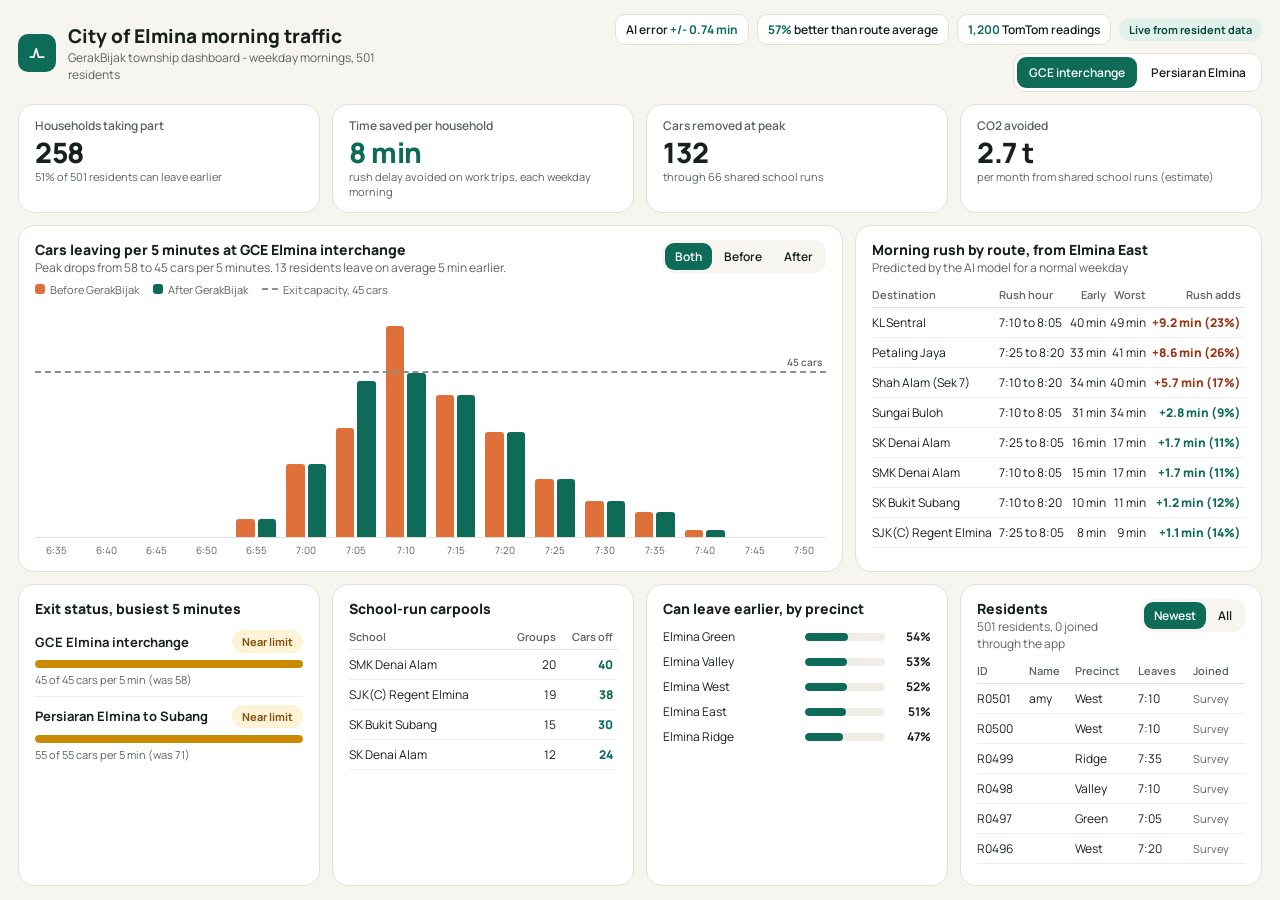
==== commit 8e19fa96: "full one-screen admin dashboard" ====
--- a/notebook/admin.html
+++ b/notebook/admin.html
@@ -10,13 +10,9 @@
   :root { --ink:#17201D; --muted:#5B6460; --line:#E4E0D8; --bg:#F7F5F0; --teal:#0D6B58; --teal-bg:#E3F1EC; --teal-ink:#08493C; --org:#E0703A; --org-bg:#FBE9DF; --org-ink:#9A3412; --amber:#CA8A04; --amber-bg:#FDF3D7; --amber-ink:#854D0E; --red:#B42318; --red-bg:#FDE7E5; }
   * { box-sizing:border-box; }
   html, body { margin:0; background:var(--bg); font-family:'Manrope',system-ui,sans-serif; color:var(--ink); }
-
-  /* One-screen layout */
-  .wrap { height:100vh; padding:14px 18px; display:grid; gap:12px;
-          grid-template-columns:repeat(12,minmax(0,1fr)); grid-template-rows:auto auto minmax(0,1.15fr) minmax(0,1fr); }
+  .wrap { height:100vh; padding:14px 18px; display:grid; gap:12px; grid-template-columns:repeat(12,minmax(0,1fr)); grid-template-rows:auto auto minmax(0,1.15fr) minmax(0,1fr); }
   .card { background:#fff; border:1px solid var(--line); border-radius:16px; padding:14px 16px; min-height:0; min-width:0; display:flex; flex-direction:column; overflow:hidden; }
-  .s3 { grid-column:span 3; } .s4 { grid-column:span 4; } .s8 { grid-column:span 8; } .s12 { grid-column:span 12; }
-
+  .s3 { grid-column:span 3; } .s4 { grid-column:span 4; } .s8 { grid-column:span 8; }
   .head { grid-column:span 12; display:flex; align-items:center; justify-content:space-between; gap:14px; }
   .brand { display:flex; align-items:center; gap:12px; min-width:0; }
   .logo { width:38px; height:38px; border-radius:10px; background:var(--teal); display:flex; align-items:center; justify-content:center; flex-shrink:0; }
@@ -31,13 +27,11 @@
   .seg button.on { background:var(--teal); color:#fff; }
   .seg.small { background:var(--bg); border:none; }
   .seg.small button { padding:5px 10px; }
-
   .kpis { grid-column:span 12; display:grid; grid-template-columns:repeat(4,minmax(0,1fr)); gap:12px; }
   .kpi { background:#fff; border:1px solid var(--line); border-radius:16px; padding:12px 16px; min-width:0; }
   .k-label { font-size:12px; color:var(--muted); font-weight:600; }
   .k-val { font-size:28px; font-weight:800; letter-spacing:-.5px; line-height:1.15; margin:2px 0; }
   .k-note { font-size:11px; color:var(--muted); line-height:1.35; }
-
   h2 { margin:0; font-size:14px; font-weight:800; }
   .ctop { display:flex; justify-content:space-between; align-items:flex-start; gap:10px; }
   .legend { display:flex; gap:14px; font-size:11px; color:var(--muted); margin:6px 0 0; flex-wrap:wrap; }
@@ -50,7 +44,6 @@
   .cap b { position:absolute; right:0; top:-18px; font-size:10px; color:var(--muted); font-weight:600; background:#fff; padding:0 4px; }
   .xl { display:flex; gap:6px; margin-top:5px; }
   .xl span { flex:1; text-align:center; font-size:10px; color:var(--muted); }
-
   .scroll { flex:1; min-height:0; overflow:auto; margin-top:6px; }
   table { width:100%; border-collapse:collapse; font-size:12px; }
   th { text-align:left; font-size:11px; color:var(--muted); font-weight:600; padding:5px 4px 5px 0; border-bottom:1px solid var(--line); position:sticky; top:0; background:#fff; }
@@ -64,8 +57,6 @@
   .prow { display:grid; grid-template-columns:1fr 80px 36px; gap:10px; align-items:center; font-size:12px; padding:4px 0; }
   .foot { grid-column:span 12; font-size:10px; color:var(--muted); display:none; }
   #err { position:fixed; bottom:8px; left:18px; margin:0; color:var(--red); font-size:12px; }
-
-  /* Small screens: fall back to a normal scrolling page */
   @media (max-width:1100px), (max-height:640px) {
     .wrap { height:auto; grid-template-rows:none; }
     .s3, .s4, .s8 { grid-column:span 12; }
@@ -80,23 +71,20 @@
 <body>
 <div class="wrap">
 
-  <!-- Header with AI model summary -->
   <div class="head">
     <div class="brand">
       <div class="logo"><svg width="20" height="20" viewBox="0 0 24 24" fill="none" stroke="#fff" stroke-width="2" stroke-linecap="round" stroke-linejoin="round" aria-hidden="true"><path d="M4 17h4l3-10 3 10h6"/></svg></div>
       <div><h1>City of Elmina morning traffic</h1><div class="sub">GerakBijak township dashboard - weekday mornings, <span id="h-res">--</span> residents</div></div>
     </div>
     <div class="chips">
-      <span class="chip" title="Gradient boosting model trained on TomTom traffic forecasts">AI error <b id="m-mae">--</b></span>
+      <span class="chip">AI error <b id="m-mae">--</b></span>
       <span class="chip"><b id="m-imp">--</b> better than route average</span>
       <span class="chip"><b id="m-rows">--</b> TomTom readings</span>
-      <span class="chip" style="display:none;"><b id="m-res">--</b></span>
       <span class="tag" style="background:#E3F1EC;color:#08493C;">Live from resident data</span>
       <div class="seg" id="exit-seg"><button data-exit="gce" class="on">GCE interchange</button><button data-exit="pe">Persiaran Elmina</button></div>
     </div>
   </div>
 
-  <!-- KPI row -->
   <div class="kpis">
     <div class="kpi"><div class="k-label">Households taking part</div><div class="k-val" id="k-house">--</div><div class="k-note" id="k-house-note">--</div></div>
     <div class="kpi"><div class="k-label">Time saved per household</div><div class="k-val" style="color:var(--teal);" id="k-saved">--</div><div class="k-note" id="k-saved-note">each weekday morning</div></div>
@@ -104,7 +92,6 @@
     <div class="kpi"><div class="k-label">CO2 avoided</div><div class="k-val" id="k-co2">--</div><div class="k-note" id="k-co2-note">per month, estimate</div></div>
   </div>
 
-  <!-- Row A: chart + rush table -->
   <div class="card s8">
     <div class="ctop">
       <div><h2 id="c-title">Cars leaving per 5 minutes</h2><div class="sub" id="c-sub">--</div></div>
@@ -129,7 +116,6 @@
     </div>
   </div>
 
-  <!-- Row B: exits, carpools, precincts, residents -->
   <div class="card s3">
     <h2>Exit status, busiest 5 minutes</h2>
     <div id="exit-status" style="margin-top:4px;"></div>
@@ -169,10 +155,9 @@
 (function () {
   const $ = (id) => document.getElementById(id);
   const fmt = (m) => Math.floor(m / 60) + ":" + String(m % 60).padStart(2, "0");
-  const START = 395, END = 470, STEP = 5;               // 6:35 to 7:50
+  const START = 395, END = 470, STEP = 5;
   const slots = []; for (let m = START; m <= END; m += STEP) slots.push(m);
 
-  // Which exit each precinct uses (approximate)
   const EXITS = {
     gce: { name: "GCE Elmina interchange", cap: 45, precincts: ["Elmina East", "Elmina Green"] },
     pe:  { name: "Persiaran Elmina to Subang", cap: 55, precincts: ["Elmina West", "Elmina Valley", "Elmina Ridge"] },
@@ -180,7 +165,6 @@
   const SHIFT = { "Yes, 10 min": 10, "Yes, 20 min": 20 };
   let exit = "gce", view = "both", rview = "new", people = [], sim = {};
 
-  // Before: when residents leave today. After: willing residents move earlier so the exit stays under capacity.
   function simulate(list, cap) {
     const idx = (m) => Math.round((Math.min(Math.max(m, START), END) - START) / STEP);
     const before = slots.map(() => 0), after = slots.map(() => 0), bins = slots.map(() => []);
@@ -225,7 +209,7 @@
       const st = pct > 100 ? ["Over limit", "var(--red-bg)", "var(--red)", "var(--red)"]
                : pct >= 90 ? ["Near limit", "var(--amber-bg)", "var(--amber-ink)", "var(--amber)"]
                : ["Flowing", "var(--teal-bg)", "var(--teal-ink)", "var(--teal)"];
-      return '<div class="status"><div class="status-top"><b style="font-size:15px;">' + e.name + '</b><span class="tag" style="background:' + st[1] + ';color:' + st[2] + ';">' + st[0] + '</span></div>' +
+      return '<div class="status"><div class="status-top"><b>' + e.name + '</b><span class="tag" style="background:' + st[1] + ';color:' + st[2] + ';">' + st[0] + '</span></div>' +
         '<div class="track"><div class="fill" style="width:' + Math.min(pct, 100) + '%;background:' + st[3] + ';"></div></div>' +
         '<div class="k-note">' + now + " of " + e.cap + " cars per 5 min (was " + was + ")</div></div>";
     }).join("");
@@ -237,9 +221,7 @@
     $("h-res").textContent = n;
     $("k-house").textContent = willing.length;
     $("k-house-note").textContent = Math.round(willing.length / n * 100) + "% of " + n + " residents can leave earlier";
-    $("m-res").textContent = n;
-
-    // Carpools: families on the same school run who said Yes or Maybe, in groups of 3
+
     const schools = {};
     people.filter((r) => r.school_run === "Yes" && r.school).forEach((r) => {
       schools[r.school] = schools[r.school] || 0;
@@ -250,20 +232,17 @@
     const cars = rows.reduce((s, c) => s + c[2], 0), groups = rows.reduce((s, c) => s + c[1], 0);
     $("k-cars").textContent = cars;
     $("k-cars-note").textContent = "through " + groups + " shared school runs";
-    // CO2 estimate: each car removed skips about 6 km of school trips a day, 20 school days, 0.17 kg CO2 per km
     $("k-co2").textContent = (cars * 6 * 20 * 0.17 / 1000).toFixed(1) + " t";
     $("k-co2-note").textContent = "per month from shared school runs (estimate)";
 
-    // Participation by precinct (can leave earlier)
     const pre = {};
     people.forEach((r) => { pre[r.precinct] = pre[r.precinct] || [0, 0]; pre[r.precinct][1]++; if (SHIFT[r.shift_willing]) pre[r.precinct][0]++; });
     $("precincts").innerHTML = Object.entries(pre).map(([p, v]) => [p, Math.round(v[0] / v[1] * 100)]).sort((a, b) => b[1] - a[1])
       .map((p) => '<div class="prow"><span>' + p[0] + '</span><div class="track" style="margin:0;"><div class="fill" style="width:' + p[1] + '%;background:var(--teal);"></div></div><b class="num">' + p[1] + "%</b></div>").join("");
 
-    // Residents table
     $("r-sub").textContent = n + " residents, " + signups.length + " joined through the app";
     const list = rview === "new" ? people.slice().sort((a, b) => b.resident_id.localeCompare(a.resident_id)).slice(0, 8) : people;
-    $("r-table").innerHTML = list.map((r) => "<tr><td>" + r.resident_id + "</td><td>" + r.name + "</td><td>" + r.precinct.replace("Elmina ", "") + "</td><td>" + r.leave_time + "</td><td>" +
+    $("r-table").innerHTML = list.map((r) => "<tr><td>" + r.resident_id + "</td><td>" + r.name + "</td><td>" + String(r.precinct || "").replace("Elmina ", "") + "</td><td>" + r.leave_time + "</td><td>" +
       (r.source === "signup" ? '<span class="tag" style="background:var(--teal-bg);color:var(--teal-ink);">App</span>' : '<span class="k-note">Survey</span>') + "</td></tr>").join("");
   }
 
@@ -283,4 +262,32 @@
     $("rush-table").innerHTML = rows.map(([dest, x]) =>
       "<tr><td>" + dest + "</td><td>" + x.rush_from + " to " + x.rush_to + '</td><td class="num">' + Math.round(x.leave_630_min) +
       ' min</td><td class="num">' + Math.round(x.peak_min) + ' min</td><td class="num" style="font-weight:800;color:' +
-      (x.rush_adds_pct >= 15 ? "var(--org-ink)" : "var(--teal)") + ';">+' ++      (x.rush_adds_pct >= 15 ? "var(--org-ink)" : "var(--teal)") + ';">+' + x.rush_adds_min.toFixed(1) + " min (" + x.rush_adds_pct + "%)</td></tr>").join("");
+  }
+
+  function load() {
+    return GB.residents().then((list) => {
+      people = list;
+      Object.keys(EXITS).forEach((k) => (sim[k] = simulate(list.filter((r) => EXITS[k].precincts.includes(r.precinct)), EXITS[k].cap)));
+      drawPeople(); drawChart(); drawStatus();
+    });
+  }
+
+  $("exit-seg").querySelectorAll("button").forEach((b) => (b.onclick = () => {
+    exit = b.dataset.exit; $("exit-seg").querySelectorAll("button").forEach((x) => x.classList.toggle("on", x === b)); drawChart();
+  }));
+  $("view-seg").querySelectorAll("button").forEach((b) => (b.onclick = () => {
+    view = b.dataset.view; $("view-seg").querySelectorAll("button").forEach((x) => x.classList.toggle("on", x === b)); drawChart();
+  }));
+  $("r-seg").querySelectorAll("button").forEach((b) => (b.onclick = () => {
+    rview = b.dataset.r; $("r-seg").querySelectorAll("button").forEach((x) => x.classList.toggle("on", x === b)); drawPeople();
+  }));
+
+  fetch("data/gerakbijak_data.json").then((r) => r.json()).then(fillFromModel)
+    .catch((e) => { $("err").textContent = "Could not load the prediction data."; console.error(e); });
+  load().catch((e) => { $("err").textContent = "Could not load the resident list."; console.error(e); });
+  GB.hasApi().then((on) => { if (on) setInterval(() => load().catch(() => {}), 15000); });
+})();
+</script>
+</body>
+</html>
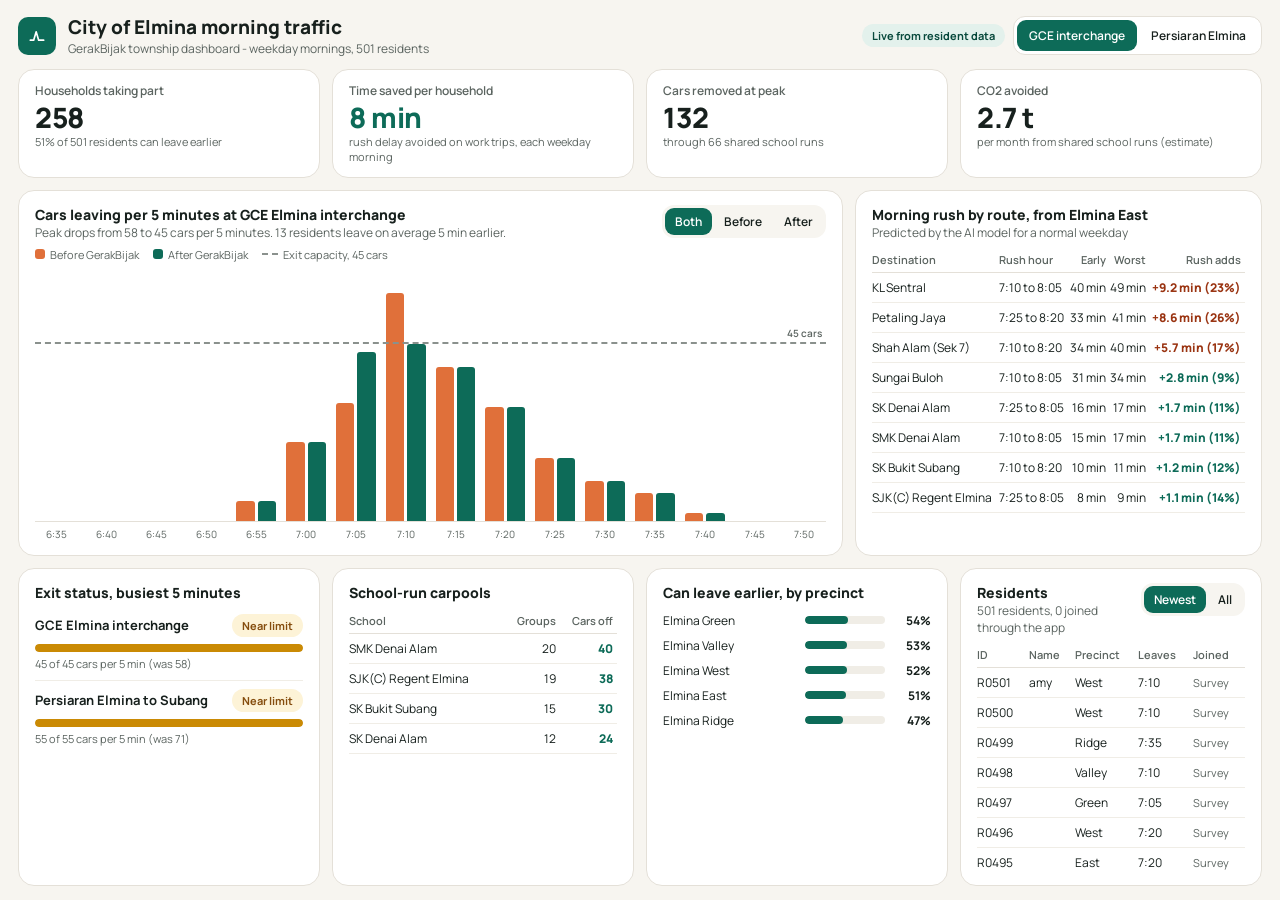
==== commit c7c495ae: "dashboard: remove model stats, count app sign-ups" ====
--- a/notebook/admin.html
+++ b/notebook/admin.html
@@ -77,9 +77,6 @@
       <div><h1>City of Elmina morning traffic</h1><div class="sub">GerakBijak township dashboard - weekday mornings, <span id="h-res">--</span> residents</div></div>
     </div>
     <div class="chips">
-      <span class="chip">AI error <b id="m-mae">--</b></span>
-      <span class="chip"><b id="m-imp">--</b> better than route average</span>
-      <span class="chip"><b id="m-rows">--</b> TomTom readings</span>
       <span class="tag" style="background:#E3F1EC;color:#08493C;">Live from resident data</span>
       <div class="seg" id="exit-seg"><button data-exit="gce" class="on">GCE interchange</button><button data-exit="pe">Persiaran Elmina</button></div>
     </div>
@@ -247,10 +244,6 @@
   }
 
   function fillFromModel(d) {
-    const m = d.model || {};
-    $("m-mae").textContent = "+/- " + m.mae_min + " min";
-    $("m-imp").textContent = m.improvement_pct + "%";
-    $("m-rows").textContent = (m.training_rows || 0).toLocaleString();
     const rows = [];
     d.destinations.forEach((dest) => { const x = d.routes["Elmina East|" + dest]; if (x && x.rush_from) rows.push([dest, x]); });
     rows.sort((a, b) => b[1].rush_adds_min - a[1].rush_adds_min);
